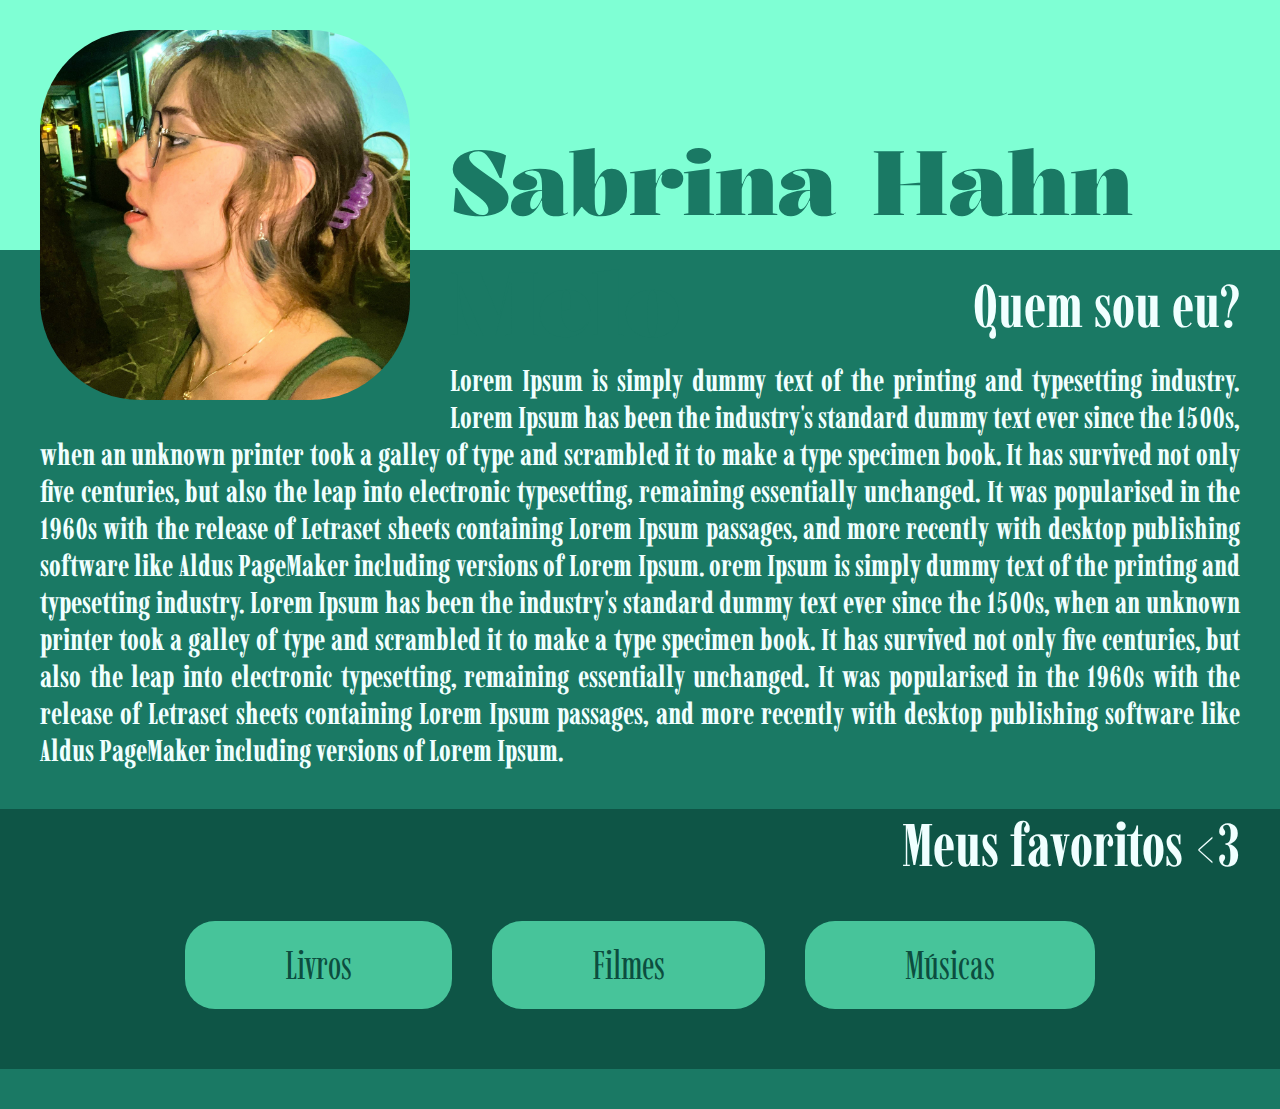
==== index.html @ 5dcd18d6 "favoritos" ====
<html></html><!DOCTYPE html>
<html lang="pt-br">
<head>
    <meta charset="UTF-8">
    <meta name="viewport" content="width=device-width, initial-scale=1.0">
    <title>Sabrina Hahn Melo</title>
    <link rel="stylesheet" href="style.css"> 
</head>
<body>

    <div class="cabecalho">
        <img src="sabrina.jpg">
        <h1><br>Sabrina Hahn Melo</h1>
        
    </div>

    <div corpo>


    </div>

    <h2>Quem sou eu?</h2>

    <h3>Lorem Ipsum is simply dummy text of the printing and typesetting industry. Lorem Ipsum has been the industry's standard dummy text ever since the 1500s, when an unknown printer took a galley of type and scrambled it to make a type specimen book. It has survived not only five centuries, but also the leap into electronic typesetting, remaining essentially unchanged. It was popularised in the 1960s with the release of Letraset sheets containing Lorem Ipsum passages, and more recently with desktop publishing software like Aldus PageMaker including versions of Lorem Ipsum. orem Ipsum is simply dummy text of the printing and typesetting industry. Lorem Ipsum has been the industry's standard dummy text ever since the 1500s, when an unknown printer took a galley of type and scrambled it to make a type specimen book. It has survived not only five centuries, but also the leap into electronic typesetting, remaining essentially unchanged. It was popularised in the 1960s with the release of Letraset sheets containing Lorem Ipsum passages, and more recently with desktop publishing software like Aldus PageMaker including versions of Lorem Ipsum.</h3>
  
    <div class="meusfavoritos">
        <h2>Meus favoritos <3</h2>
        <div class="menu">
        
            <a class="itemmenu" href="livros.html" target="_blank">Livros</a>
            <a class="itemmenu" href="filmes.html" target="_blank">Filmes</a>
            <a class="itemmenu" href="musicas.html" target="_blank">Músicas</a>
        </div>

    </div>
    
    
    

    
</body>
</html>
---- style.css ----
@import url('https://fonts.googleapis.com/css2?family=Abril+Fatface&family=Atomic+Age&family=BioRhyme:wght@200..800&family=Imbue:opsz,wght@10..100,100..900&family=Kalnia:wght@100..700&family=Ojuju:wght@200..800&family=Stardos+Stencil:wght@400;700&family=Stint+Ultra+Expanded&display=swap');
*{
    margin: 0;
    padding: 0;
    box-sizing: border-box;
}

.cabecalho{
    background-color: aquamarine;
    width: 100%;
    height: 250px;
    display: block;
    color: rgb(26, 121, 100);
    flex: 1;
    align-self: flex-end
}

body{
    color: azure;
    background-color: rgb(26, 121, 100);
    font-family: "Imbue", serif;
}

img{
    width: 370px;
    border-radius: 100px;
    margin: 30px 40px 10px 40px ;
    float: left;
}

h1{
    font-size: 90px;
    font-family: "Kalnia", serif;
}

h2{
    text-align: right;
    font-size: 60px;
    margin: 20px 40px 20px 0px;
}

h3{
    margin: 0px 40px;
    text-align: justify;
    font-size: 30px;
}

.menu{
    /*margin: 40px;*/
    padding-bottom: 40px;
    display: flex;
    justify-content: center;
}

.meusfavoritos{
    background-color: rgb(14, 85, 70);
    margin: 40px 0px;
}

.itemmenu{
    background-color: rgb(71, 196, 154);
    padding: 20px 100px;
    color: rgb(12, 77, 63);
    border-radius: 30px;
    margin: 20px;
    text-decoration: double;
    font-size: 40px;
}

.itemmenu:hover{
    background-color: rgb(110, 241, 198);
}

.favoritos{
    margin: 10px 40px;
}
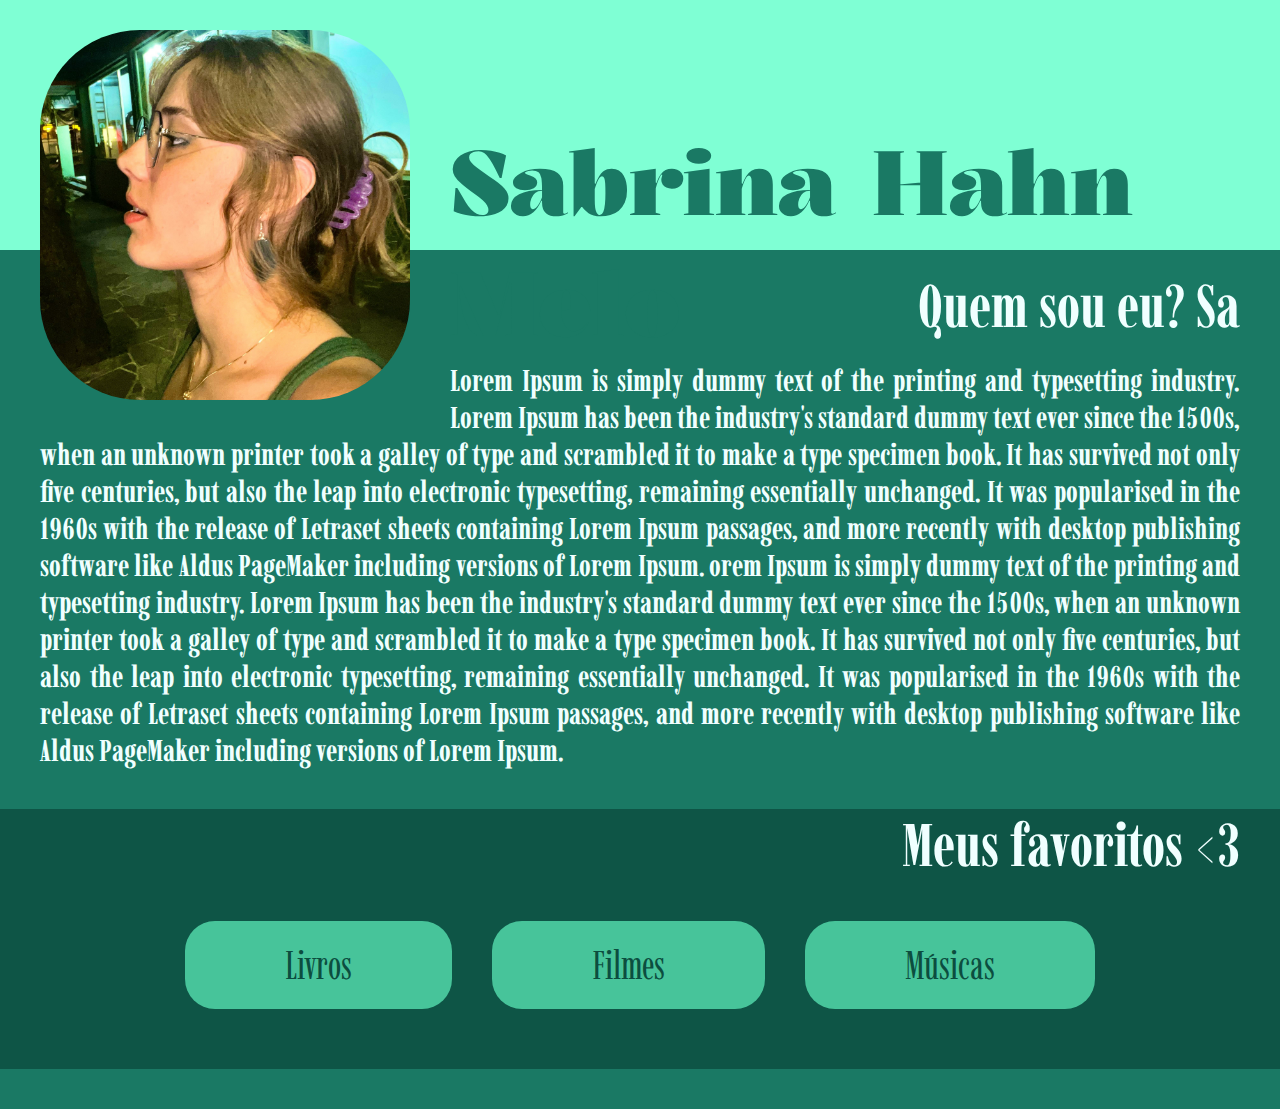
==== commit bb1cbd45: "sa" ====
--- a/index.html
+++ b/index.html
@@ -19,7 +19,7 @@
 
     </div>
 
-    <h2>Quem sou eu?</h2>
+    <h2>Quem sou eu? Sa</h2>
 
     <h3>Lorem Ipsum is simply dummy text of the printing and typesetting industry. Lorem Ipsum has been the industry's standard dummy text ever since the 1500s, when an unknown printer took a galley of type and scrambled it to make a type specimen book. It has survived not only five centuries, but also the leap into electronic typesetting, remaining essentially unchanged. It was popularised in the 1960s with the release of Letraset sheets containing Lorem Ipsum passages, and more recently with desktop publishing software like Aldus PageMaker including versions of Lorem Ipsum. orem Ipsum is simply dummy text of the printing and typesetting industry. Lorem Ipsum has been the industry's standard dummy text ever since the 1500s, when an unknown printer took a galley of type and scrambled it to make a type specimen book. It has survived not only five centuries, but also the leap into electronic typesetting, remaining essentially unchanged. It was popularised in the 1960s with the release of Letraset sheets containing Lorem Ipsum passages, and more recently with desktop publishing software like Aldus PageMaker including versions of Lorem Ipsum.</h3>
   
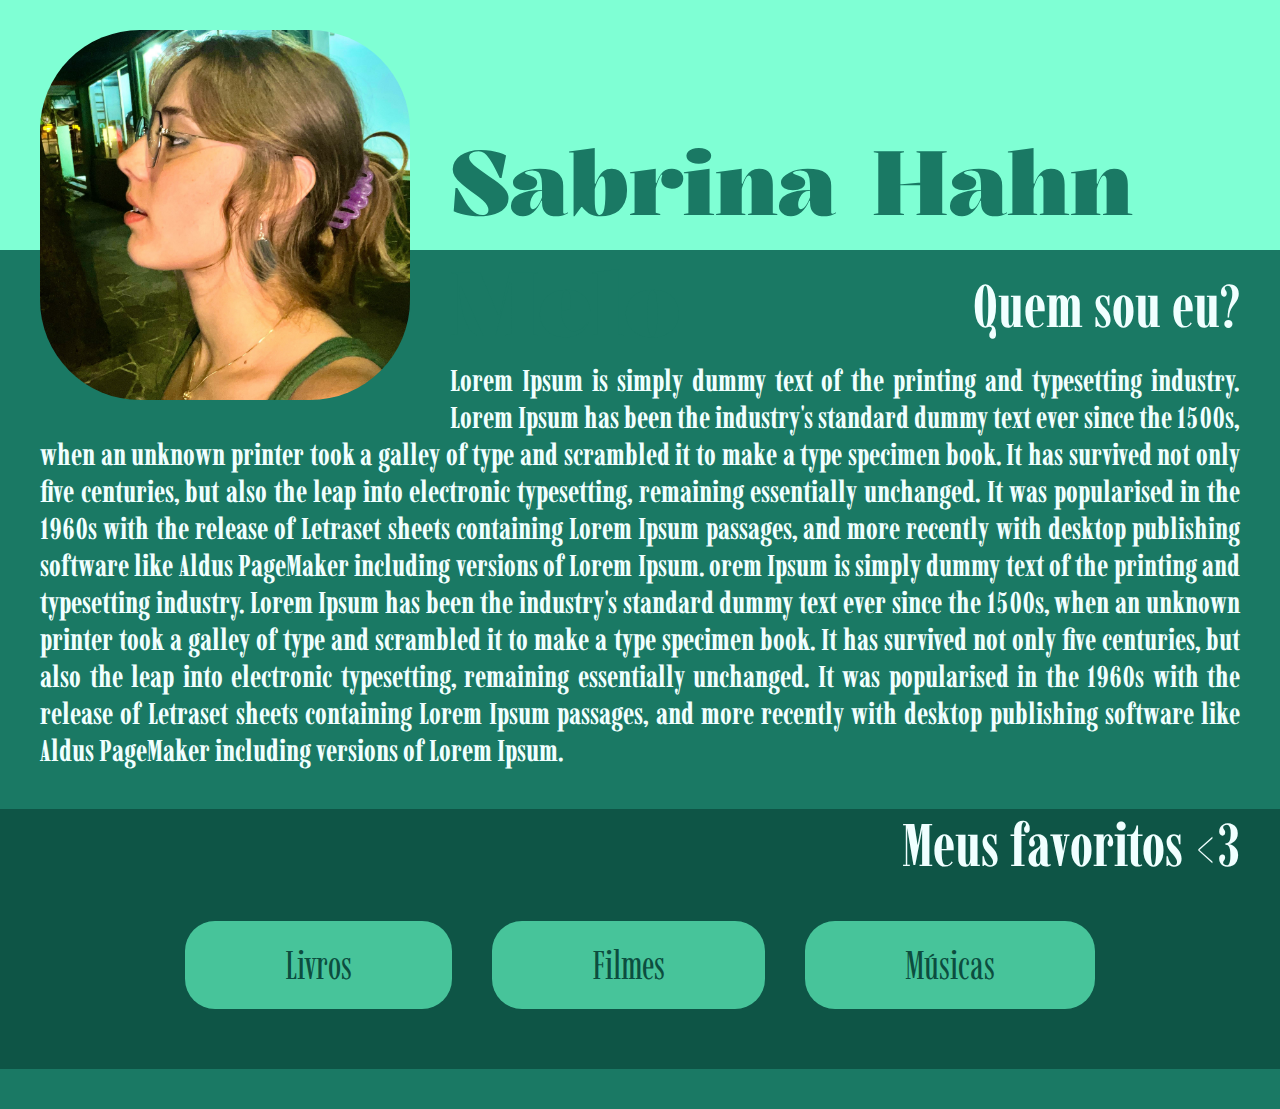
==== commit dccfec15: "-sa" ====
--- a/index.html
+++ b/index.html
@@ -19,7 +19,7 @@
 
     </div>
 
-    <h2>Quem sou eu? Sa</h2>
+    <h2>Quem sou eu?</h2>
 
     <h3>Lorem Ipsum is simply dummy text of the printing and typesetting industry. Lorem Ipsum has been the industry's standard dummy text ever since the 1500s, when an unknown printer took a galley of type and scrambled it to make a type specimen book. It has survived not only five centuries, but also the leap into electronic typesetting, remaining essentially unchanged. It was popularised in the 1960s with the release of Letraset sheets containing Lorem Ipsum passages, and more recently with desktop publishing software like Aldus PageMaker including versions of Lorem Ipsum. orem Ipsum is simply dummy text of the printing and typesetting industry. Lorem Ipsum has been the industry's standard dummy text ever since the 1500s, when an unknown printer took a galley of type and scrambled it to make a type specimen book. It has survived not only five centuries, but also the leap into electronic typesetting, remaining essentially unchanged. It was popularised in the 1960s with the release of Letraset sheets containing Lorem Ipsum passages, and more recently with desktop publishing software like Aldus PageMaker including versions of Lorem Ipsum.</h3>
   
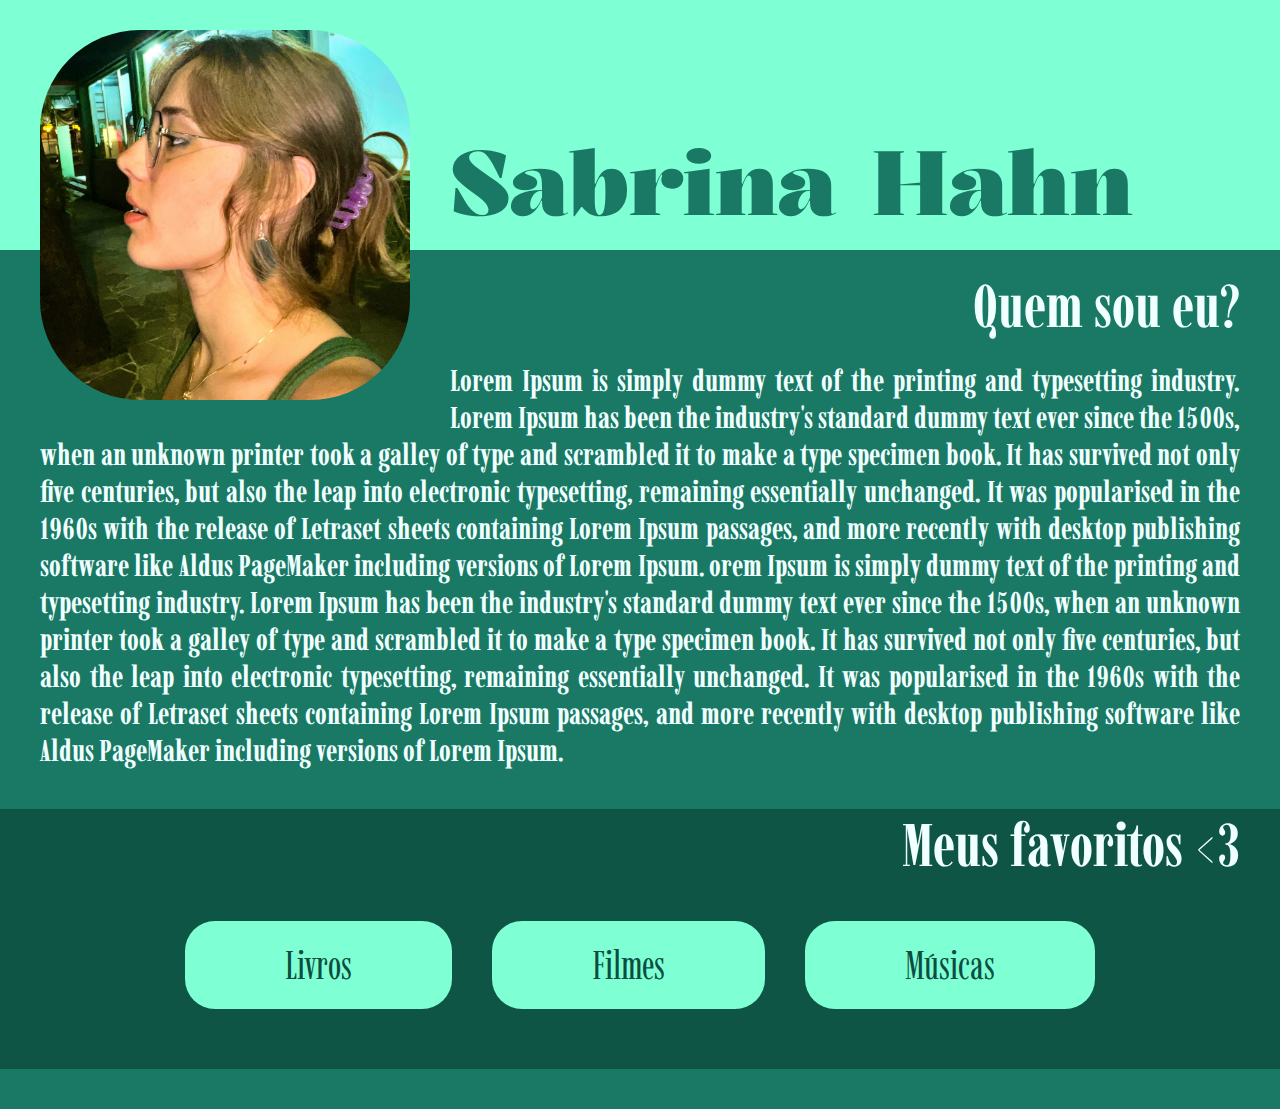
==== commit a7341381: "favs" ====
--- a/index.html
+++ b/index.html
@@ -9,7 +9,7 @@
 <body>
 
     <div class="cabecalho">
-        <img src="sabrina.jpg">
+        <img class="imagemsabrina" src="sabrina.jpg">
         <h1><br>Sabrina Hahn Melo</h1>
         
     </div>
--- a/style.css
+++ b/style.css
@@ -21,7 +21,7 @@
     font-family: "Imbue", serif;
 }
 
-img{
+.imagemsabrina{
     width: 370px;
     border-radius: 100px;
     margin: 30px 40px 10px 40px ;
@@ -58,7 +58,7 @@
 }
 
 .itemmenu{
-    background-color: rgb(71, 196, 154);
+    background-color: aquamarine; 
     padding: 20px 100px;
     color: rgb(12, 77, 63);
     border-radius: 30px;
@@ -68,9 +68,28 @@
 }
 
 .itemmenu:hover{
-    background-color: rgb(110, 241, 198);
+    background-color: rgb(71, 196, 154);
+    color: rgb(5, 43, 35);
 }
 
 .favoritos{
     margin: 10px 40px;
+}
+
+img{
+    width: 250px;
+    float: left;
+    margin: 20px 40px;
+}
+
+.itemfavorito{
+    background-color: rgb(14, 85, 70);
+    padding: 20px;
+    margin: 20px 0px;
+}
+
+.autora{
+    float: right;
+    width: 150px;
+    ;
 }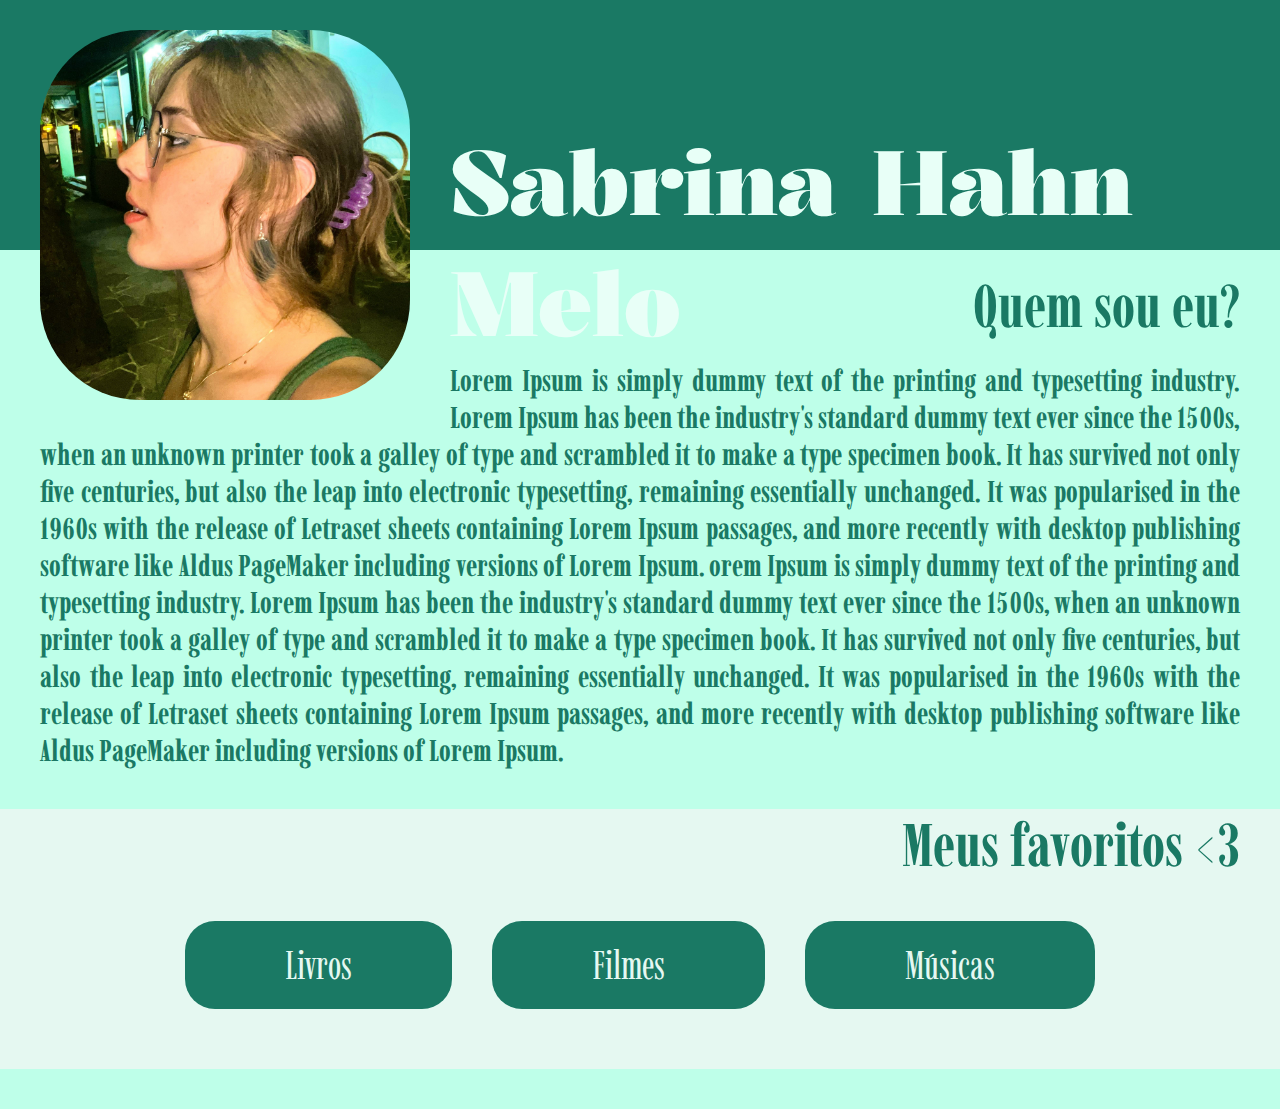
==== commit 8227a587: "inversaocores" ====
--- a/index.html
+++ b/index.html
@@ -19,12 +19,12 @@
 
     </div>
 
-    <h2>Quem sou eu?</h2>
+    <h2 class="h2index">Quem sou eu?</h2>
 
     <h3>Lorem Ipsum is simply dummy text of the printing and typesetting industry. Lorem Ipsum has been the industry's standard dummy text ever since the 1500s, when an unknown printer took a galley of type and scrambled it to make a type specimen book. It has survived not only five centuries, but also the leap into electronic typesetting, remaining essentially unchanged. It was popularised in the 1960s with the release of Letraset sheets containing Lorem Ipsum passages, and more recently with desktop publishing software like Aldus PageMaker including versions of Lorem Ipsum. orem Ipsum is simply dummy text of the printing and typesetting industry. Lorem Ipsum has been the industry's standard dummy text ever since the 1500s, when an unknown printer took a galley of type and scrambled it to make a type specimen book. It has survived not only five centuries, but also the leap into electronic typesetting, remaining essentially unchanged. It was popularised in the 1960s with the release of Letraset sheets containing Lorem Ipsum passages, and more recently with desktop publishing software like Aldus PageMaker including versions of Lorem Ipsum.</h3>
   
     <div class="meusfavoritos">
-        <h2>Meus favoritos <3</h2>
+        <h2 class="h2index">Meus favoritos <3</h2>
         <div class="menu">
         
             <a class="itemmenu" href="livros.html" target="_blank">Livros</a>
--- a/style.css
+++ b/style.css
@@ -6,18 +6,18 @@
 }
 
 .cabecalho{
-    background-color: aquamarine;
+    background-color: rgb(26, 121, 100);
     width: 100%;
     height: 250px;
     display: block;
-    color: rgb(26, 121, 100);
+    color: rgb(232, 255, 247);;
     flex: 1;
     align-self: flex-end
 }
 
 body{
-    color: azure;
-    background-color: rgb(26, 121, 100);
+    color: rgb(26, 121, 100);
+    background-color: rgb(190, 255, 233);
     font-family: "Imbue", serif;
 }
 
@@ -37,6 +37,11 @@
     text-align: right;
     font-size: 60px;
     margin: 20px 40px 20px 0px;
+    color: rgb(255, 255, 255);
+}
+
+.h2index{
+    color: rgb(26, 121, 100);
 }
 
 h3{
@@ -53,14 +58,14 @@
 }
 
 .meusfavoritos{
-    background-color: rgb(14, 85, 70);
+    background-color: rgb(229, 248, 241);
     margin: 40px 0px;
 }
 
 .itemmenu{
-    background-color: aquamarine; 
+    color: rgb(229, 248, 241);
+    background-color: rgb(26, 121, 100);
     padding: 20px 100px;
-    color: rgb(12, 77, 63);
     border-radius: 30px;
     margin: 20px;
     text-decoration: double;
@@ -68,8 +73,8 @@
 }
 
 .itemmenu:hover{
-    background-color: rgb(71, 196, 154);
-    color: rgb(5, 43, 35);
+    color: rgb(247, 251, 250);
+    background-color: rgb(72, 179, 156);
 }
 
 .favoritos{
@@ -83,13 +88,18 @@
 }
 
 .itemfavorito{
-    background-color: rgb(14, 85, 70);
+    color: rgb(190, 255, 233);
+    background-color: rgb(26, 121, 100);
     padding: 20px;
     margin: 20px 0px;
 }
 
 .autora{
     float: right;
-    width: 150px;
-    ;
+    width: 200px;
+    border-radius: 50%;
+}
+
+.painelmusica{
+    width: 1000px;
 }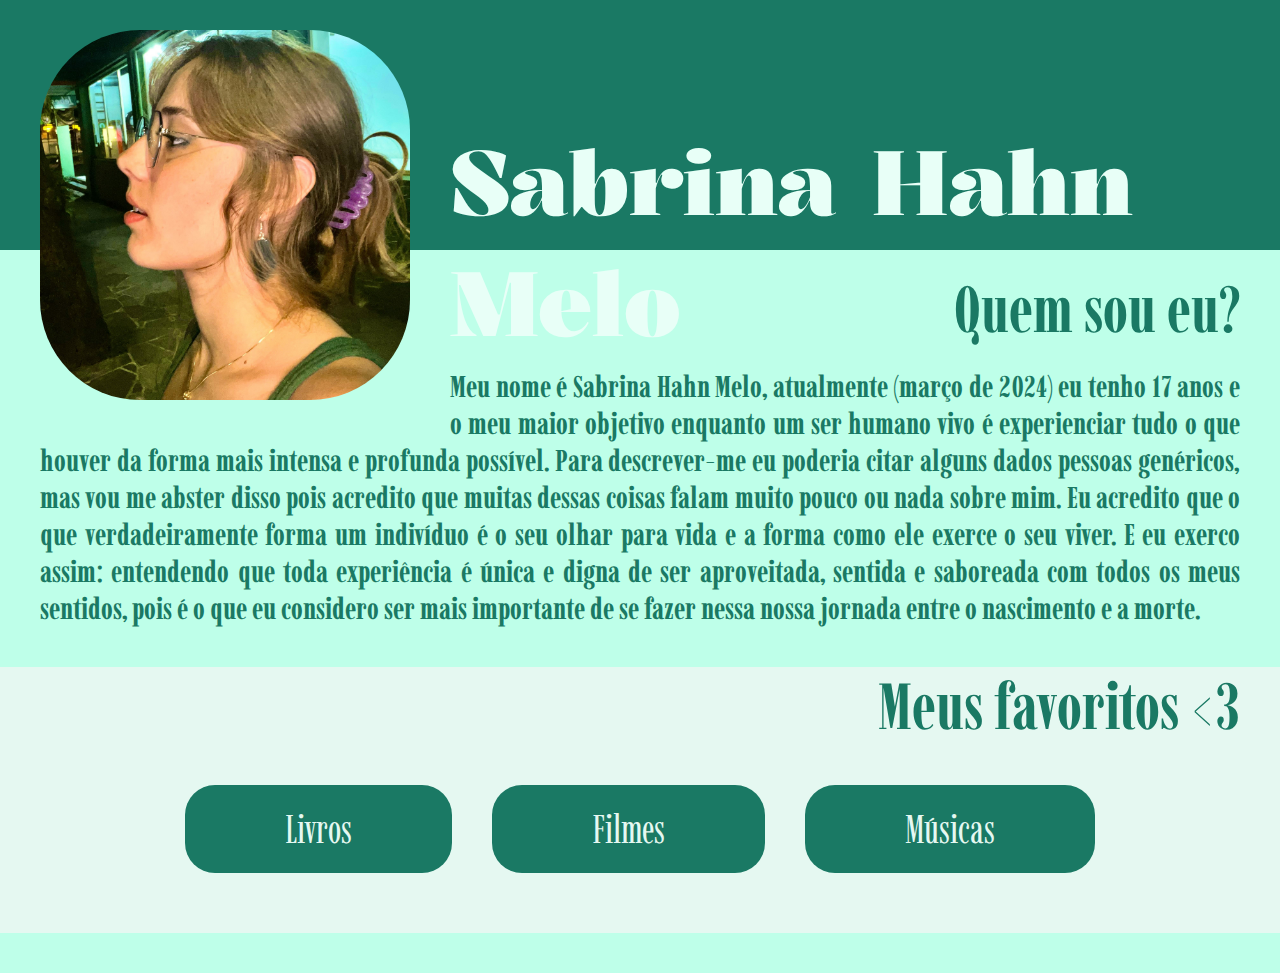
==== commit 2aab9b5c: "quasefinal" ====
--- a/index.html
+++ b/index.html
@@ -21,7 +21,7 @@
 
     <h2 class="h2index">Quem sou eu?</h2>
 
-    <h3>Lorem Ipsum is simply dummy text of the printing and typesetting industry. Lorem Ipsum has been the industry's standard dummy text ever since the 1500s, when an unknown printer took a galley of type and scrambled it to make a type specimen book. It has survived not only five centuries, but also the leap into electronic typesetting, remaining essentially unchanged. It was popularised in the 1960s with the release of Letraset sheets containing Lorem Ipsum passages, and more recently with desktop publishing software like Aldus PageMaker including versions of Lorem Ipsum. orem Ipsum is simply dummy text of the printing and typesetting industry. Lorem Ipsum has been the industry's standard dummy text ever since the 1500s, when an unknown printer took a galley of type and scrambled it to make a type specimen book. It has survived not only five centuries, but also the leap into electronic typesetting, remaining essentially unchanged. It was popularised in the 1960s with the release of Letraset sheets containing Lorem Ipsum passages, and more recently with desktop publishing software like Aldus PageMaker including versions of Lorem Ipsum.</h3>
+    <h3>Meu nome é Sabrina Hahn Melo, atualmente (março de 2024) eu tenho 17 anos e o meu maior objetivo enquanto um ser humano vivo é experienciar tudo o que houver da forma mais intensa e profunda possível. Para descrever-me eu poderia citar alguns dados pessoas genéricos, mas vou me abster disso pois acredito que muitas dessas coisas falam muito pouco ou nada sobre mim. Eu acredito que o que verdadeiramente forma um indivíduo é o seu olhar para vida e a forma como ele exerce o seu viver. E eu exerco assim: entendendo que toda experiência é única e digna de ser aproveitada, sentida e saboreada com todos os meus sentidos, pois é o que eu considero ser mais importante de se fazer nessa nossa jornada entre o nascimento e a morte.</h3>
   
     <div class="meusfavoritos">
         <h2 class="h2index">Meus favoritos <3</h2>
--- a/style.css
+++ b/style.css
@@ -35,7 +35,7 @@
 
 h2{
     text-align: right;
-    font-size: 60px;
+    font-size: 65px;
     margin: 20px 40px 20px 0px;
     color: rgb(255, 255, 255);
 }
@@ -48,6 +48,10 @@
     margin: 0px 40px;
     text-align: justify;
     font-size: 30px;
+}
+
+.descricao{
+    font-size: 40px;
 }
 
 .menu{
@@ -82,9 +86,9 @@
 }
 
 img{
-    width: 250px;
+    width: 190px;
     float: left;
-    margin: 20px 40px;
+    margin: 20px;
 }
 
 .itemfavorito{
@@ -92,14 +96,50 @@
     background-color: rgb(26, 121, 100);
     padding: 20px;
     margin: 20px 0px;
+    
 }
 
 .autora{
     float: right;
-    width: 200px;
+    width: 150px;
     border-radius: 50%;
 }
 
 .painelmusica{
-    width: 1000px;
+    width: 950px;
+    float:none;
+}
+
+.cantoras{
+    font-size: 400%;
+    text-align: right;
+}
+
+.musica{
+    width: 290px;
+}
+
+.itemfilmes{
+    color: rgb(190, 255, 233);
+    background-color: rgb(26, 121, 100);
+    width: 380px;
+    float:left;
+    padding: 20px;
+    margin: 40px;
+    
+}
+
+.filmes{
+    font-size: 40px;
+    text-align: center;
+    margin: 0;
+}
+
+.capafilme{
+    margin: 20px;
+    width: 300px;
+}
+
+.plataforma{
+    text-align: center;
 }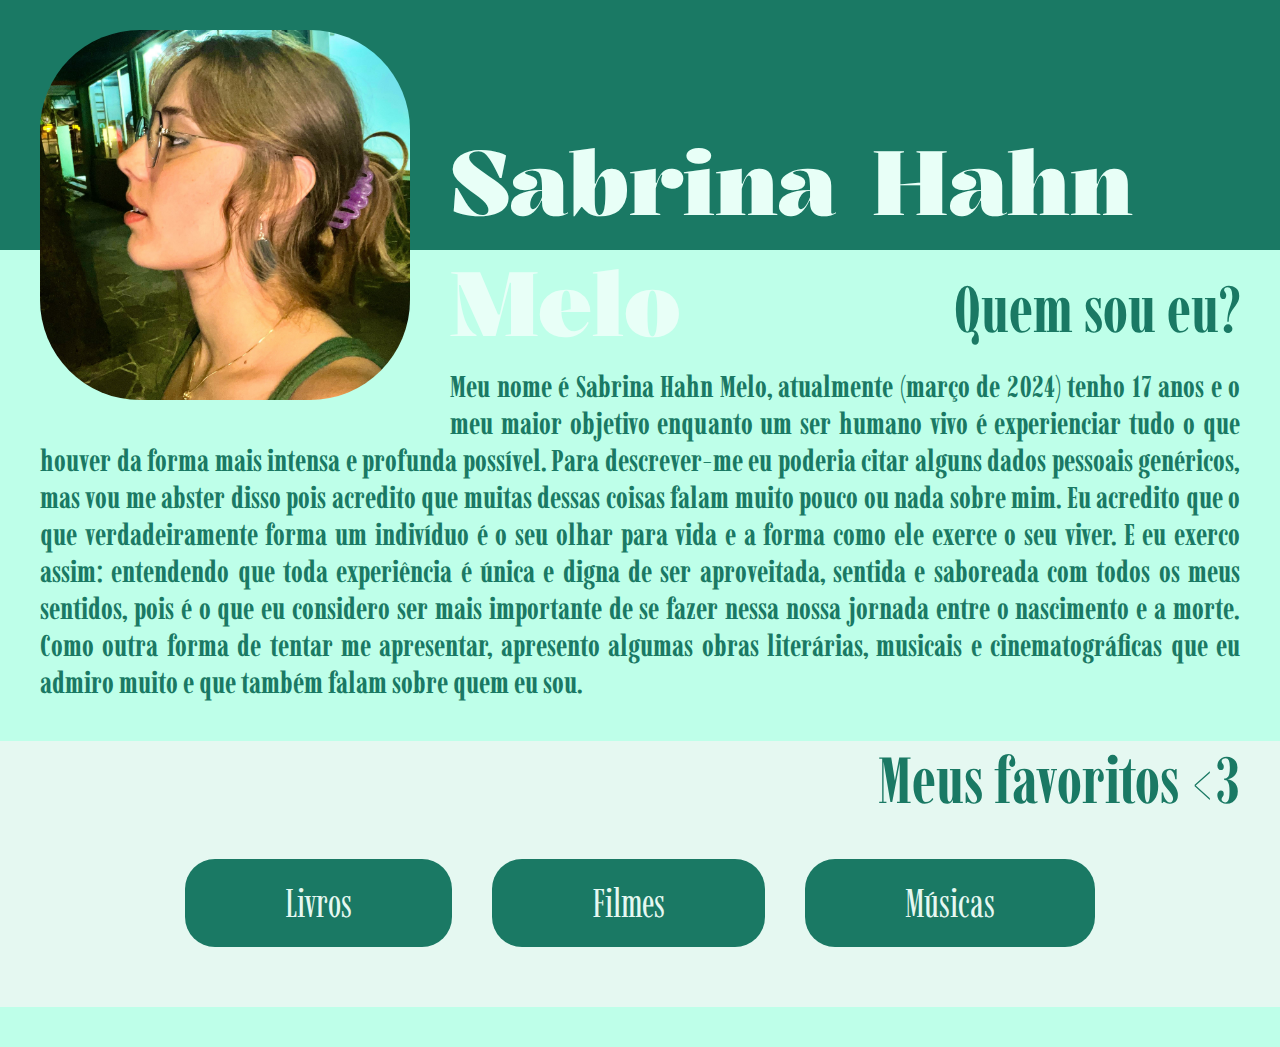
==== commit 21293735: "FINAL" ====
--- a/index.html
+++ b/index.html
@@ -21,7 +21,7 @@
 
     <h2 class="h2index">Quem sou eu?</h2>
 
-    <h3>Meu nome é Sabrina Hahn Melo, atualmente (março de 2024) eu tenho 17 anos e o meu maior objetivo enquanto um ser humano vivo é experienciar tudo o que houver da forma mais intensa e profunda possível. Para descrever-me eu poderia citar alguns dados pessoas genéricos, mas vou me abster disso pois acredito que muitas dessas coisas falam muito pouco ou nada sobre mim. Eu acredito que o que verdadeiramente forma um indivíduo é o seu olhar para vida e a forma como ele exerce o seu viver. E eu exerco assim: entendendo que toda experiência é única e digna de ser aproveitada, sentida e saboreada com todos os meus sentidos, pois é o que eu considero ser mais importante de se fazer nessa nossa jornada entre o nascimento e a morte.</h3>
+    <h3>Meu nome é Sabrina Hahn Melo, atualmente (março de 2024) tenho 17 anos e o meu maior objetivo enquanto um ser humano vivo é experienciar tudo o que houver da forma mais intensa e profunda possível. Para descrever-me eu poderia citar alguns dados pessoais genéricos, mas vou me abster disso pois acredito que muitas dessas coisas falam muito pouco ou nada sobre mim. Eu acredito que o que verdadeiramente forma um indivíduo é o seu olhar para vida e a forma como ele exerce o seu viver. E eu exerco assim: entendendo que toda experiência é única e digna de ser aproveitada, sentida e saboreada com todos os meus sentidos, pois é o que eu considero ser mais importante de se fazer nessa nossa jornada entre o nascimento e a morte. Como outra forma de tentar me apresentar, apresento algumas obras literárias, musicais e cinematográficas que eu admiro muito e que também falam sobre quem eu sou.</h3>
   
     <div class="meusfavoritos">
         <h2 class="h2index">Meus favoritos <3</h2>
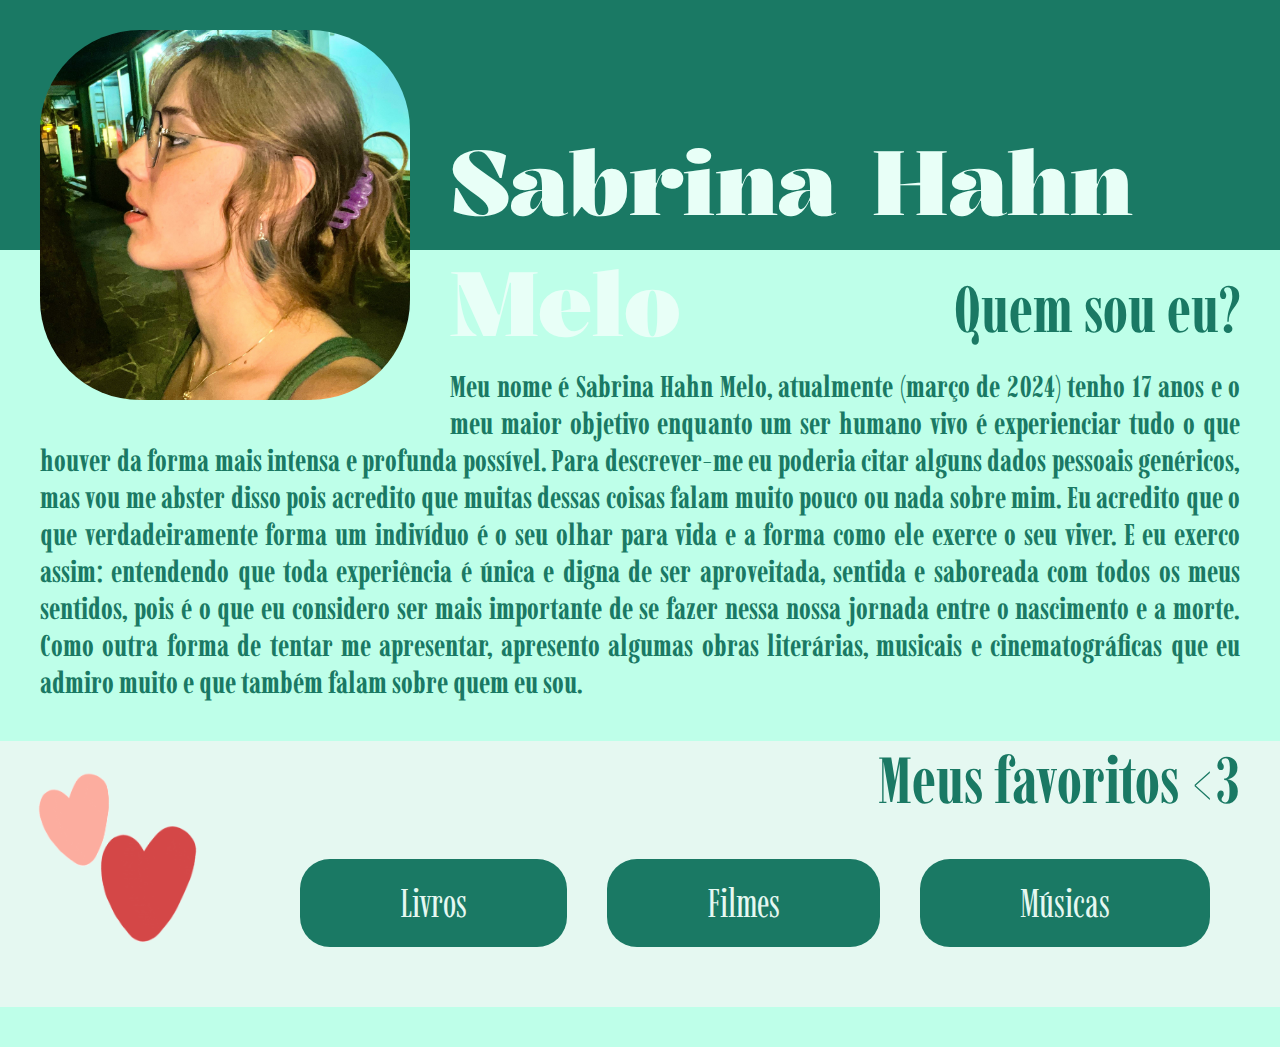
==== commit 5f6d5e25: "VERSAOFINAL" ====
--- a/index.html
+++ b/index.html
@@ -24,6 +24,7 @@
     <h3>Meu nome é Sabrina Hahn Melo, atualmente (março de 2024) tenho 17 anos e o meu maior objetivo enquanto um ser humano vivo é experienciar tudo o que houver da forma mais intensa e profunda possível. Para descrever-me eu poderia citar alguns dados pessoais genéricos, mas vou me abster disso pois acredito que muitas dessas coisas falam muito pouco ou nada sobre mim. Eu acredito que o que verdadeiramente forma um indivíduo é o seu olhar para vida e a forma como ele exerce o seu viver. E eu exerco assim: entendendo que toda experiência é única e digna de ser aproveitada, sentida e saboreada com todos os meus sentidos, pois é o que eu considero ser mais importante de se fazer nessa nossa jornada entre o nascimento e a morte. Como outra forma de tentar me apresentar, apresento algumas obras literárias, musicais e cinematográficas que eu admiro muito e que também falam sobre quem eu sou.</h3>
   
     <div class="meusfavoritos">
+        <img class="coracao" src="coracao.gif">
         <h2 class="h2index">Meus favoritos <3</h2>
         <div class="menu">
         
--- a/style.css
+++ b/style.css
@@ -142,4 +142,8 @@
 
 .plataforma{
     text-align: center;
+}
+
+.coracao{
+    float: left;
 }